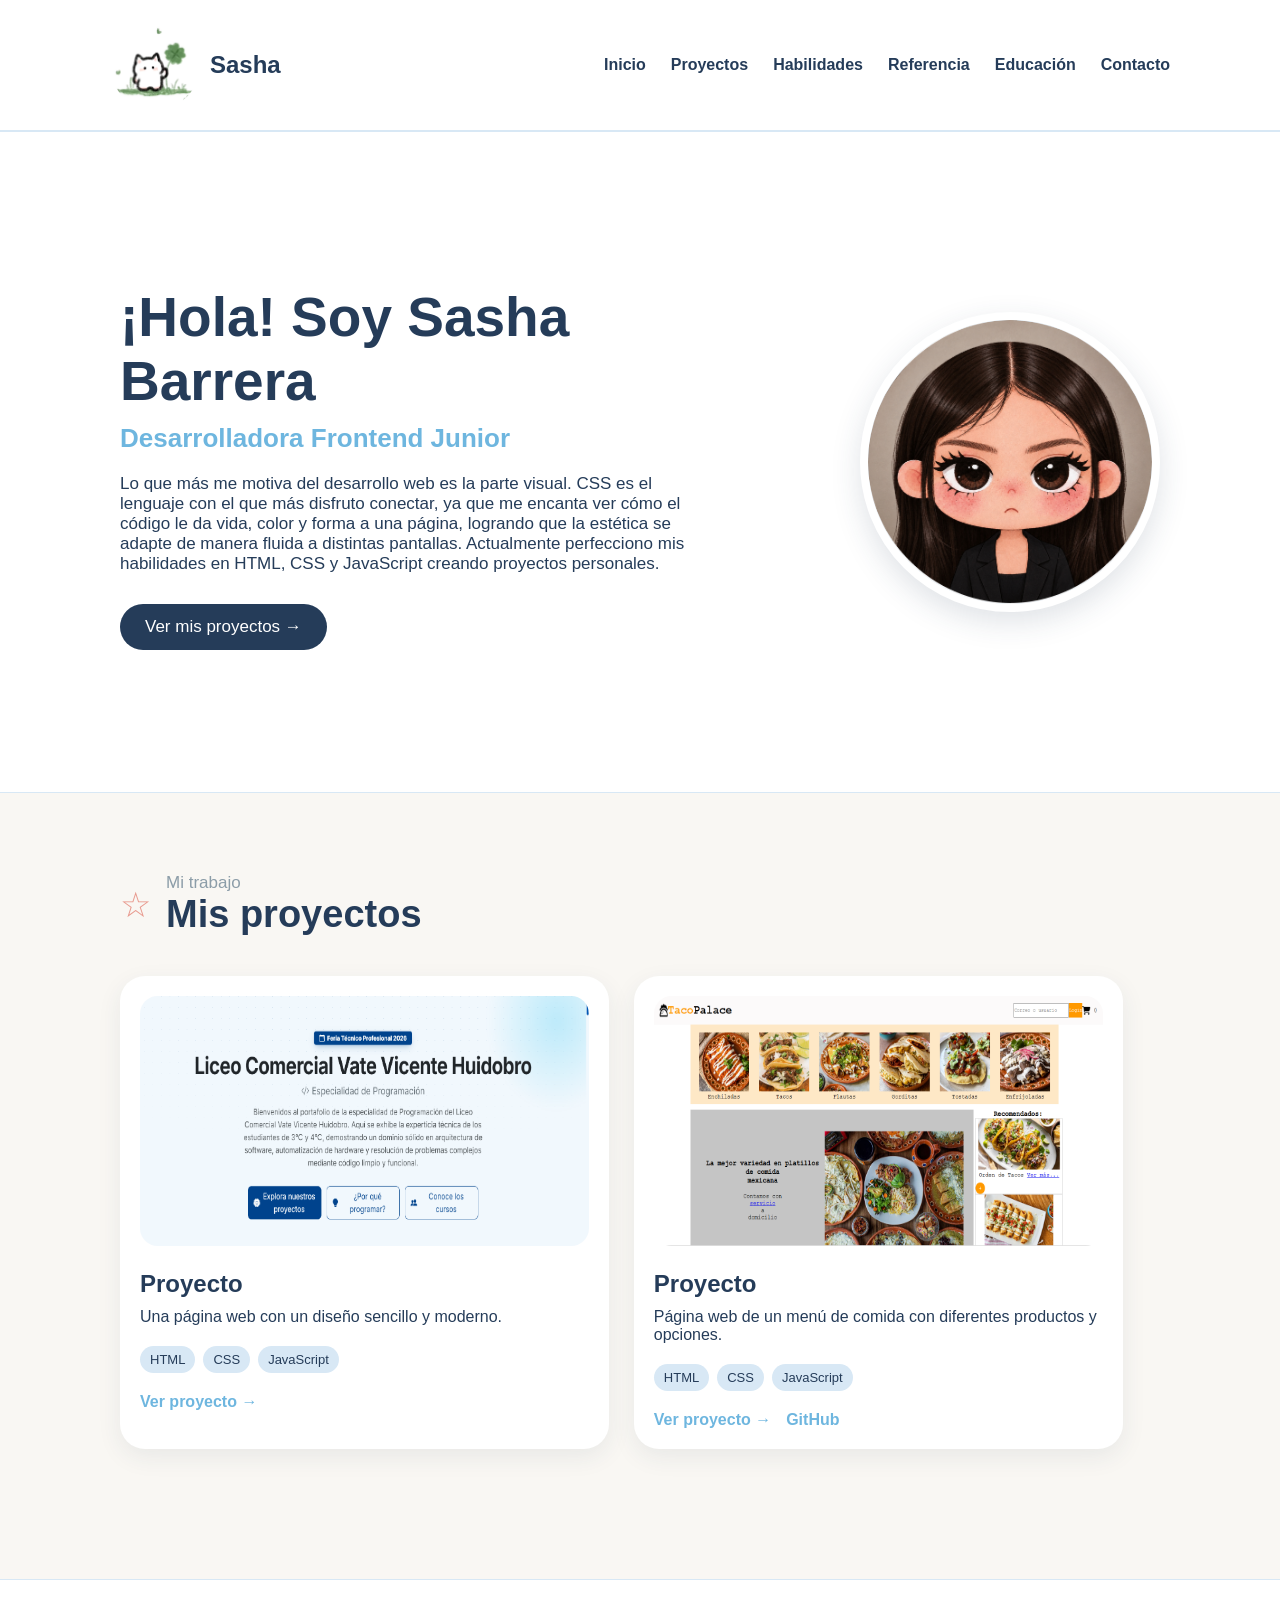
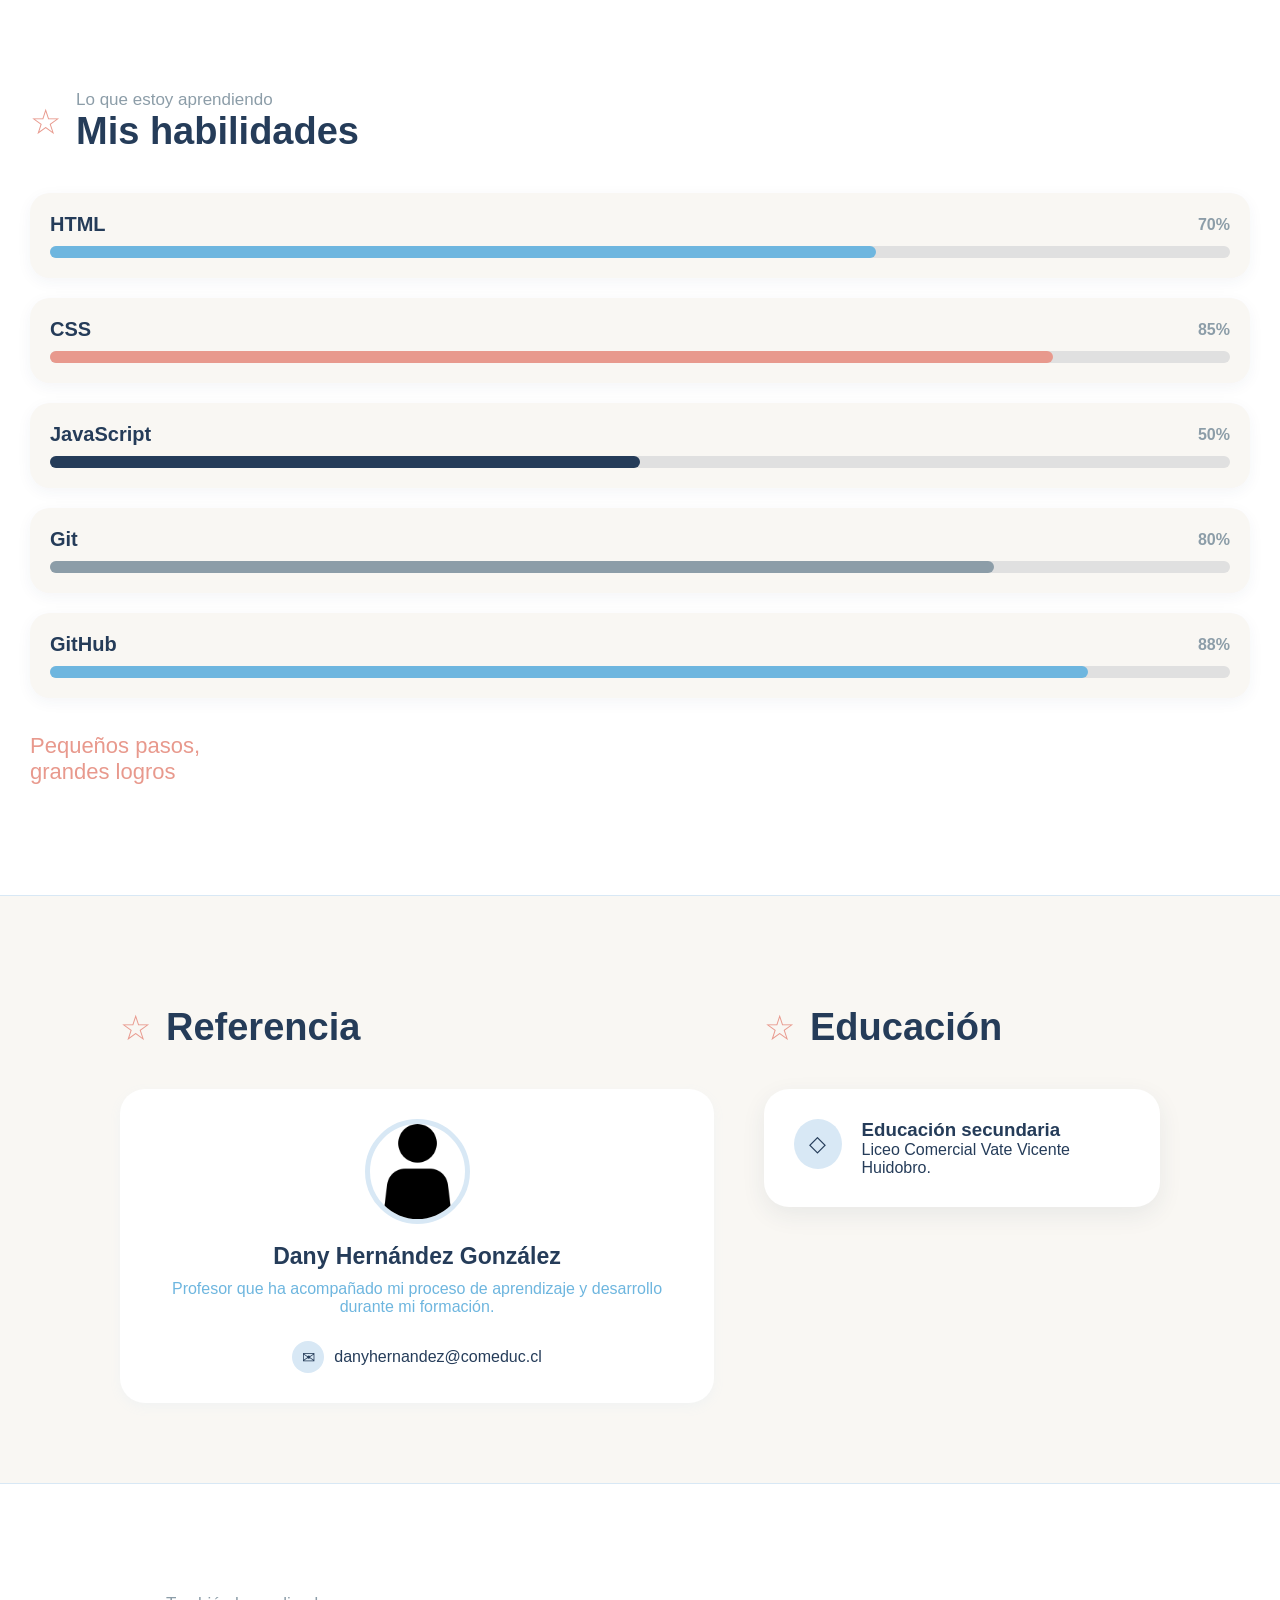
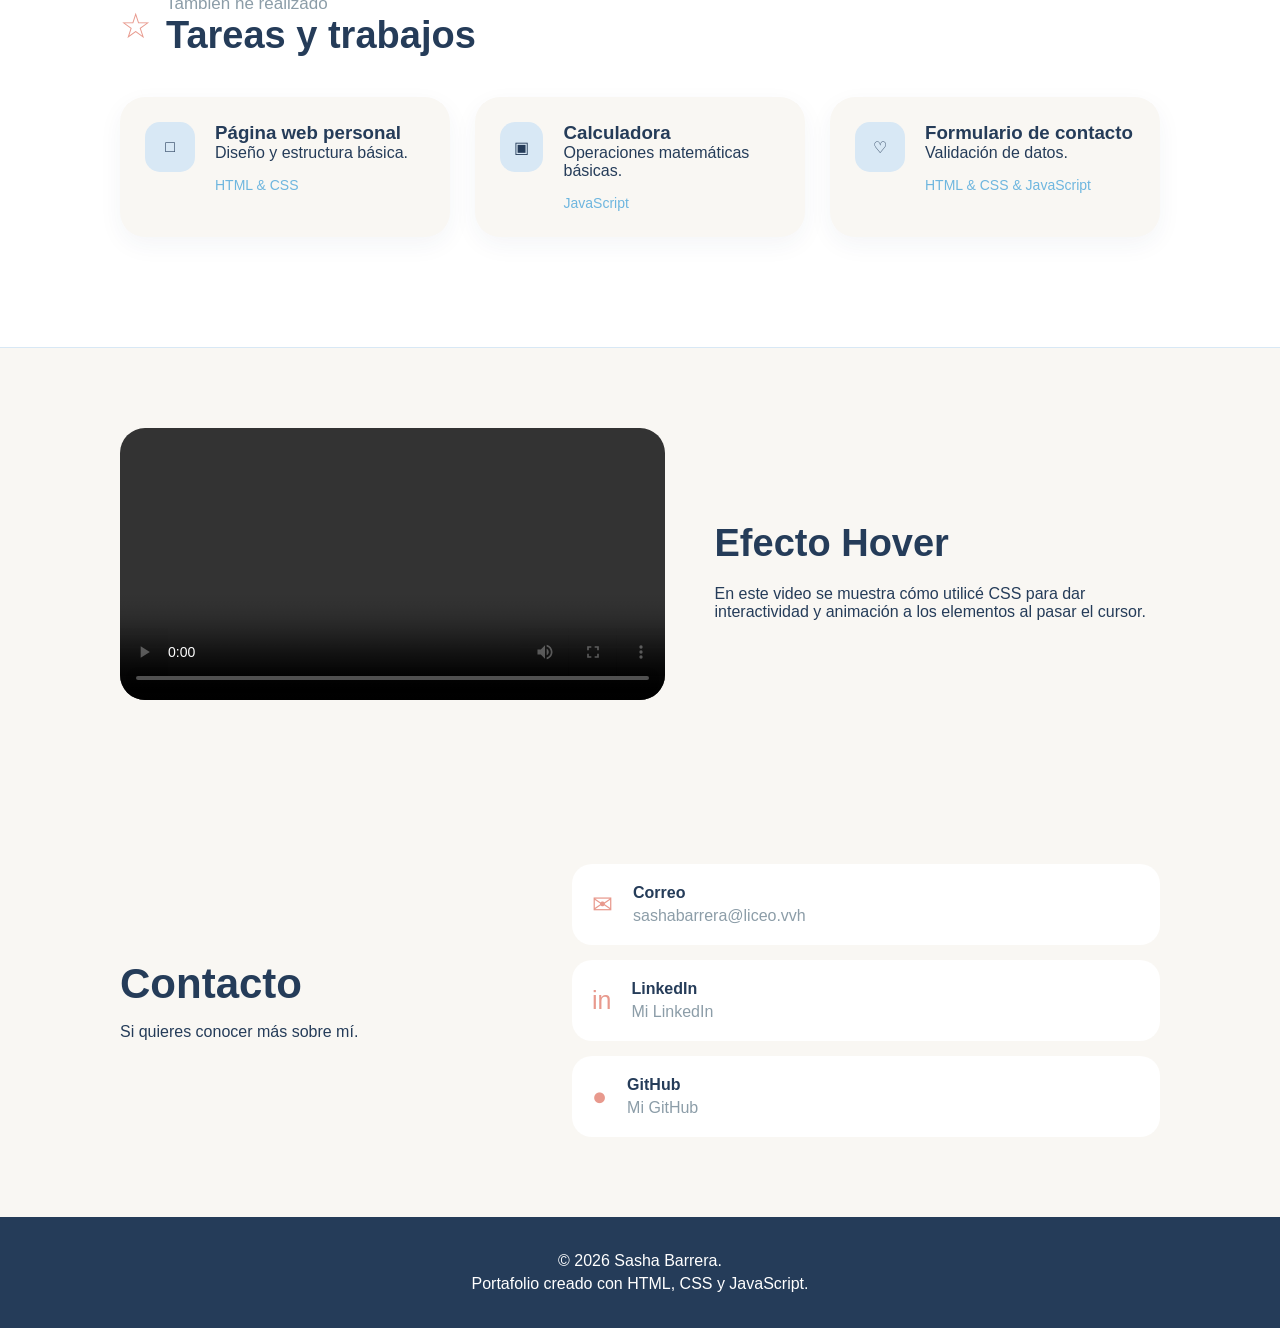
==== index.html @ 5c51657e "ok" ====
<!DOCTYPE html>
<html lang="es">

<head>
    <meta charset="UTF-8">
    <meta name="viewport" content="width=device-width, initial-scale=1.0">
    <meta name="author" content="Sasha Barrera">
    <title>Sasha Barrera</title>
    <link rel="stylesheet" href="static/css/style.css">
</head>

<body>

    <!-- ENCABEZADO -->
    <header class="encabezado">
        <nav class="navegacion">
            <div class="logo">
                <img src="static/images/image.png" alt="Logo de Sasha">
                <a href="#inicio">Sasha</a>
            </div>
            <div class="menu" id="menu">
                <a href="#inicio">Inicio</a>
                <a href="#proyectos">Proyectos</a>
                <a href="#habilidades">Habilidades</a>
                <a href="#referencia">Referencia</a>
                <a href="#educacion">Educación</a>
                <a href="#contacto">Contacto</a>
            </div>
        </nav>
    </header>

    <main>
        <!-- INICIO -->
        <section id="inicio" class="seccion-blanca">
            <div class="inicio">
                <div class="inicio-texto">
                    <h1>¡Hola! Soy Sasha Barrera</h1>
                    <h2>Desarrolladora Frontend Junior</h2>
                    <p>
                        Lo que más me motiva del desarrollo web es la parte visual.
                        CSS es el lenguaje con el que más disfruto conectar, ya que me
                        encanta ver cómo el código le da vida, color y forma a una página,
                        logrando que la estética se adapte de manera fluida a distintas
                        pantallas. Actualmente perfecciono mis habilidades en HTML,
                        CSS y JavaScript creando proyectos personales.
                    </p>
                    <a href="#proyectos" class="boton">
                        Ver mis proyectos →
                    </a>
                </div>

                <!-- FOTO PRINCIPAL -->
                <div class="inicio-foto">
                    <div class="circulo-foto">
                        <img id="foto-principal" src="static/images/perfil.png" alt="Foto de Sasha Barrera"
                            onclick="cambiarFoto()">
                    </div>
                </div>
            </div>
        </section>


        <!-- PROYECTOS -->
        <section id="proyectos" class="seccion proyectos">
            <div class="titulo-seccion">
                <span>☆</span>
                <div>
                    <p>Mi trabajo</p>
                    <h2>Mis proyectos</h2>
                </div>
            </div>
            <div class="tarjetas-proyectos">
                <!-- PROYECTO 1 -->
                <div class="tarjeta-proyecto">
                    <img src="static/images/proyecto.png" alt="Imagen del proyecto 1">
                    <h3>Proyecto</h3>
                    <p>
                        Una página web con un diseño sencillo y moderno.
                    </p>
                    <div class="tecnologias">
                        <span>HTML</span>
                        <span>CSS</span>
                        <span>JavaScript</span>
                    </div>
                    <div class="enlaces-proyecto">
                        <a href="https://feria-tp-2026.onrender.com/" target="_blank">Ver proyecto →</a>
                    </div>
                </div>

                <!-- PROYECTO 2 -->
                <div class="tarjeta-proyecto">
                    <img src="static/images/TACO PALACE.png" alt="Imagen del proyecto 2">
                    <h3>Proyecto</h3>
                    <p>
                        Página web de un menú de comida con diferentes productos y opciones.
                    </p>
                    <div class="tecnologias">
                        <span>HTML</span>
                        <span>CSS</span>
                        <span>JavaScript</span>
                    </div>
                    <div class="enlaces-proyecto">
                        <a href="" target="_blank">Ver proyecto →</a>
                        <a href="https://github.com/sashabarrera/Skillnest_fundamentos_web/tree/main/STACK_JS/19_TACO%20PALACE" target="_blank">GitHub</a>
                    </div>
                </div>
            </div>
        </section>


        <!-- HABILIDADES -->
        <section id="habilidades" class="seccion-blanca">
            <div class="seccion habilidades">
                <div class="titulo-seccion">
                    <span>☆</span>
                    <div>
                        <p>Lo que estoy aprendiendo</p>
                        <h2>Mis habilidades</h2>
                    </div>
                </div>
                <div class="habilidad">
                    <div class="habilidad-arriba">
                        <h3>HTML</h3>
                        <span>70%</span>
                    </div>
                    <div class="barra">
                        <div class="progreso-html"></div>
                    </div>
                </div>
                <div class="habilidad">
                    <div class="habilidad-arriba">
                        <h3>CSS</h3>
                        <span>85%</span>
                    </div>
                    <div class="barra">
                        <div class="progreso-css"></div>
                    </div>
                </div>
                <div class="habilidad">
                    <div class="habilidad-arriba">
                        <h3>JavaScript</h3>
                        <span>50%</span>
                    </div>
                    <div class="barra">
                        <div class="progreso-js"></div>
                    </div>
                </div>
                <div class="habilidad">
                    <div class="habilidad-arriba">
                        <h3>Git</h3>
                        <span>80%</span>
                    </div>
                    <div class="barra">
                        <div class="progreso-git"></div>
                    </div>
                </div>
                <div class="habilidad">
                    <div class="habilidad-arriba">
                        <h3>GitHub</h3>
                        <span>88%</span>
                    </div>
                    <div class="barra">
                        <div class="progreso-github"></div>
                    </div>
                </div>
                <p class="frase-seccion">
                    Pequeños pasos,<br>
                    grandes logros
                </p>
            </div>
        </section>


        <!-- REFERENCIA Y EDUCACIÓN -->
        <section class="seccion columna">
            <!-- REFERENCIA -->
            <div id="referencia" class="referencia">
                <div class="titulo-seccion">
                    <span>☆</span>
                    <div>
                        <h2>Referencia</h2>
                    </div>
                </div>
                <div class="perfil-profesor">
                    <img src="static/images/persona.png" alt="Foto del profesor">
                    <div class="datos-profesor">
                        <h3>Dany Hernández González</h3>
                        <p class="descripcion-profesor">
                            Profesor que ha acompañado mi proceso de
                            aprendizaje y desarrollo durante mi formación.
                        </p>
                        <p class="correo-profesor">
                            <span>✉</span> danyhernandez@comeduc.cl</p>
                    </div>
                </div>
            </div>

            <!-- EDUCACIÓN -->
            <div id="educacion" class="educacion">
                <div class="titulo-seccion">
                    <span>☆</span>
                    <div>
                        <h2>Educación</h2>
                    </div>
                </div>
                <div class="tarjeta-educacion">
                    <div class="icono-educacion">
                        ◇
                    </div>
                    <div>
                        <h3>Educación secundaria</h3>
                        <p>
                            Liceo Comercial Vate Vicente Huidobro.
                        </p>
                    </div>
                </div>
            </div>
        </section>


        <!-- TAREAS Y TRABAJOS -->
        <section class="seccion-blanca">
            <div class="seccion trabajos">
                <div class="titulo-seccion">
                    <span>☆</span>
                    <div>
                        <p>También he realizado</p>
                        <h2>Tareas y trabajos</h2>
                    </div>
                </div>
                <div class="tarjetas-trabajos">
                    <div class="tarjeta-trabajo">
                        <div class="icono-trabajo">□</div>
                        <div>
                            <h3>Página web personal</h3>
                            <p>Diseño y estructura básica.</p>
                            <span>HTML & CSS</span>
                        </div>
                    </div>
                    <div class="tarjeta-trabajo">
                        <div class="icono-trabajo">▣</div>
                        <div>
                            <h3>Calculadora</h3>
                            <p>Operaciones matemáticas básicas.</p>
                            <span>JavaScript</span>
                        </div>
                    </div>
                    <div class="tarjeta-trabajo">
                        <div class="icono-trabajo">♡</div>
                        <div>
                            <h3>Formulario de contacto</h3>
                            <p>Validación de datos.</p>
                            <span>HTML & CSS & JavaScript</span>
                        </div>
                    </div>
                </div>
            </div>
        </section>


        <!-- VIDEO -->
        <section class="seccion video-seccion">
            <div class="video">
                <video controls>
                    <source src="static/video/Hover.mp4" type="video/mp4">
                    Tu navegador no puede reproducir este video.
                </video>
            </div>
            <div class="video-texto">
                <h2>Efecto Hover</h2>
                <p>
                    En este video se muestra cómo utilicé CSS para dar interactividad y animación a los elementos al pasar el cursor.
                </p>
            </div>
        </section>


        <!-- CONTACTO -->
        <section id="contacto" class="seccion contacto">
            <div class="contacto-texto">
                <h2>Contacto</h2>
                <p>
                    Si quieres conocer más sobre mí.
                </p>
            </div>
            <div class="contactos">
                <a class="contacto-card">
                    <span>✉</span>
                    <div>
                        <strong>Correo</strong>
                        <p>sashabarrera@liceo.vvh</p>
                    </div>
                </a>
                <a href="#" class="contacto-card">
                    <span>in</span>
                    <div>
                        <strong>LinkedIn</strong>
                        <p>Mi LinkedIn</p>
                    </div>
                </a>
                <a href="https://github.com/sashabarrera" target="_blank" class="contacto-card">
                    <span>●</span>
                    <div>
                        <strong>GitHub</strong>
                        <p>Mi GitHub</p>
                    </div>
                </a>
            </div>
        </section>
    </main>


    <!-- PIE DE PÁGINA -->
    <footer>
        <p>© 2026 Sasha Barrera.</p>
        <p>
            Portafolio creado con HTML, CSS y JavaScript.
        </p>
    </footer>

    <script src="static/js/script.js"></script>

</body>

</html>
---- static/css/style.css ----
* {
    margin: 0;
    padding: 0;
    box-sizing: border-box;
}

body {
    background-color: #f9f7f3;
    color: #253c59;
    font-family: "Comic Sans MS", cursive, sans-serif;
}



.seccion-blanca {
    background-color: #ffffff;
    border-top: 1px solid #d8e8f5;
    border-bottom: 1px solid #d8e8f5;
    padding: 30px 0;
}

#habilidades{
    width: 100%;
    margin-top: 50px;
}



.encabezado {
    width: 100%;
    background-color: #ffffff;
    border-bottom: 1px solid #d8e8f5;
}

.navegacion {
    max-width: 1100px;
    margin: auto;
    padding: 20px;
    display: flex;
    align-items: center;
    justify-content: space-between;
    flex-wrap: wrap;
}

.navegacion .logo {
    display: flex;
    align-items: center;
    gap: 10px;
}

.logo img {
    width: 90px;
    height: 90px;
    border-radius: 50%;
}

.logo a {
    color: #253c59;
    text-decoration: none;
    font-weight: bold;
    font-size: 24px;
}

.menu {
    display: flex;
    gap: 25px;
}

.menu a {
    text-decoration: none;
    color: #253c59;
    font-weight: bold;
}

.menu a:hover {
    color: #e8998d;
}




.inicio {
    max-width: 1100px;
    height: 600px;
    margin: auto;
    padding: 80px 30px;
    display: flex;
    align-items: center;
    justify-content: space-between;
    position: relative;
}

.inicio-texto {
    width: 55%;
}

.inicio-texto h2{
    align-items: center;
}

.inicio h1 {
    font-size: 55px;
    margin: 10px 0;
}

.inicio h2 {
    color: #6eb6df;
    font-size: 26px;
    margin-bottom: 20px;
}

.inicio-texto p {
    max-width: 600px;
    font-size: 17px;
    margin-bottom: 30px;
}

.inicio-texto .saludo {
    margin-bottom: 0;
}

.boton {
    display: inline-block;
    text-decoration: none;
    background-color: #253c59;
    color: white;
    padding: 13px 25px;
    border-radius: 25px;
    font-size: 17px;
}

.boton:hover {
    background-color: #e8998d;
}

.boton:active {
    background-color: #253c59;
}




.inicio-foto {
    width: 45%;
    display: flex;
    justify-content: flex-end;
}

.circulo-foto {
    width: 300px;
    height: 300px;
    border-radius: 50%;
    background-color: #d8e8f5;
    border: 8px solid white;
    box-shadow: 0 10px 30px rgba(37, 60, 89, 0.15);
    display: flex;
    align-items: center;
    justify-content: center;
}

.circulo-foto img {
    width: 100%;
    height: 100%;
    border-radius: 50%;
    cursor: pointer;
}


.seccion {
    width: 100%;
    max-width: 1100px;
    margin: auto;
    padding: 80px 30px;
}

.habilidades {
    width: 100%;
    padding: 80px 30px;
    max-width: 100%;
}

.titulo-seccion {
    display: flex;
    align-items: center;
    gap: 15px;
    margin-bottom: 40px;
}

.titulo-seccion span {
    color: #e8998d;
    font-size: 35px;
}

.titulo-seccion p {
    color: #8c9da8;
    font-size: 17px;
}

.titulo-seccion h2 {
    font-size: 38px;
}



.tarjetas-proyectos {
    display: flex;
    gap: 25px;
    flex-wrap: wrap;
}

.tarjeta-proyecto {
    background-color: white;
    padding: 20px;
    border-radius: 25px;
    width: 47%;
    box-shadow: 0 8px 25px rgba(37, 60, 89, 0.08);
    transition: 0.3s;
}

.tarjeta-proyecto:hover {
    transform: translateY(-8px);
}

.tarjeta-proyecto img {
    width: 100%;
    height: 250px;
    border-radius: 18px;
}

.tarjeta-proyecto h3 {
    font-size: 24px;
    margin: 20px 0 10px;
}

.tarjeta-proyecto p {
    margin-bottom: 20px;
}

.tecnologias {
    display: flex;
    gap: 8px;
    margin-bottom: 20px;
}

.tecnologias span {
    background-color: #d8e8f5;
    color: #253c59;
    padding: 6px 10px;
    border-radius: 15px;
    font-size: 13px;
}

.enlaces-proyecto {
    display: flex;
    gap: 15px;
}

.enlaces-proyecto a {
    color: #6eb6df;
    text-decoration: none;
    font-weight: bold;
}

.enlaces-proyecto a:hover {
    color: #e8998d;
}




.habilidad {
    background-color: #f9f7f3;
    padding: 20px;
    margin-bottom: 20px;
    border-radius: 20px;
    box-shadow: 0 4px 15px rgba(37, 60, 89, 0.05);
}

.habilidad-arriba {
    display: flex;
    justify-content: space-between;
    align-items: center;
    margin-bottom: 10px;
}

.habilidad h3 {
    font-size: 20px;
}

.habilidad-arriba span {
    color: #8c9da8;
    font-weight: bold;
}

.barra {
    width: 100%;
    height: 12px;
    background-color: #e0e0e0;
    border-radius: 10px;
}

.progreso-html {
    width: 70%;
    height: 100%;
    background-color: #6eb6df;
    border-radius: 10px;
}

.progreso-css {
    width: 85%;
    height: 100%;
    background-color: #e8998d;
    border-radius: 10px;
}

.progreso-js {
    width: 50%;
    height: 100%;
    background-color: #253c59;
    border-radius: 10px;
}

.progreso-git {
    width: 80%;
    height: 100%;
    background-color: #8c9da8;
    border-radius: 10px;
}

.progreso-github {
    width: 88%;
    height: 100%;
    background-color: #6eb6df;
    border-radius: 10px;
}

.frase-seccion {
    margin-top: 35px;
    color: #e8998d;
    font-size: 22px;
}


.columna {
    display: flex;
    gap: 50px;
    margin-top: 30px;
}

.referencia {
    width: 60%;
}

.educacion {
    width: 40%;
}


.perfil-profesor {
    background-color: white;
    padding: 30px;
    border-radius: 25px;
    box-shadow: 0 4px 12px rgba(157, 201, 255, 0.08);
    text-align: center;
}

.perfil-profesor img {
    width: 105px;
    height: 105px;
    border-radius: 50%;
    border: 5px solid #d8e8f5;
    margin-bottom: 15px;
}

.datos-profesor h3 {
    font-size: 23px;
    margin-bottom: 5px;
}

.descripcion-profesor {
    color: #6eb6df;
    margin-top: 10px;
    margin-bottom: 25px;
}

.correo-profesor{
    display: flex;
    align-items: center;
    justify-content: center;
    gap: 10px;
    color: #253c59;
    text-decoration: none;
    margin-top: 10px;
}

.correo-profesor span {
    width: 32px;
    height: 32px;
    border-radius: 50%;
    background-color: #d8e8f5;
    display: flex;
    align-items: center;
    justify-content: center;
}

.correo-profesor:hover {
    background-color: #d8e8f5;
}


.tarjeta-educacion {
    background-color: #ffffff;
    padding: 30px;
    border-radius: 25px;
    box-shadow: 0 8px 25px rgba(37, 60, 89, 0.08);
    display: flex;
    gap: 20px;
}

.icono-educacion {
    width: 50px;
    height: 50px;
    background-color: #d8e8f5;
    border-radius: 50%;
    display: flex;
    align-items: center;
    justify-content: center;
    font-size: 22px;
}




.tarjetas-trabajos {
    display: flex;
    gap: 25px;
    margin-top: 30px;
    width: 100%;
}

.tarjeta-trabajo {
    background-color: #f9f7f3;
    padding: 25px;
    border-radius: 25px;
    width: 115%;
    flex: 1;
    display: flex;
    gap: 20px;
    box-shadow: 0 8px 25px rgba(37, 60, 89, 0.05);
}

.icono-trabajo {
    width: 50px;
    height: 50px;
    border-radius: 15px;
    background-color: #d8e8f5;
    display: flex;
    align-items: center;
    justify-content: center;
}

.tarjeta-trabajo span {
    display: inline-block;
    margin-top: 15px;
    color: #6eb6df;
    font-size: 14px;
}


/* =========================
VIDEO
========================= */

.video-seccion {
    display: flex;
    align-items: center;
    gap: 50px;
}

.video {
    width: 55%;
}

.video video {
    width: 100%;
    border-radius: 25px;
}

.video-texto {
    width: 45%;
}

.video-texto h2 {
    font-size: 38px;
    margin: 10px 0 20px;
}


.contacto {
    display: flex;
    gap: 60px;
    align-items: center;
}

.contacto-texto {
    width: 40%;
}

.contacto-texto h2 {
    font-size: 42px;
    margin-bottom: 15px;
}

.contactos {
    width: 60%;
    display: flex;
    flex-direction: column;
    gap: 15px;
}

.contacto-card {
    background-color: white;
    padding: 20px;
    border-radius: 20px;
    display: flex;
    align-items: center;
    gap: 20px;
    text-decoration: none;
}

.contacto-card span {
    color: #e8998d;
    font-size: 25px;
}

.contacto-card strong {
    color: #253c59;
}

.contacto-card p {
    color: #8c9da8;
    margin-top: 5px;
}


footer {
    background-color: #253c59;
    color: white;
    text-align: center;
    padding: 30px;
}

footer p {
    margin: 5px;
}
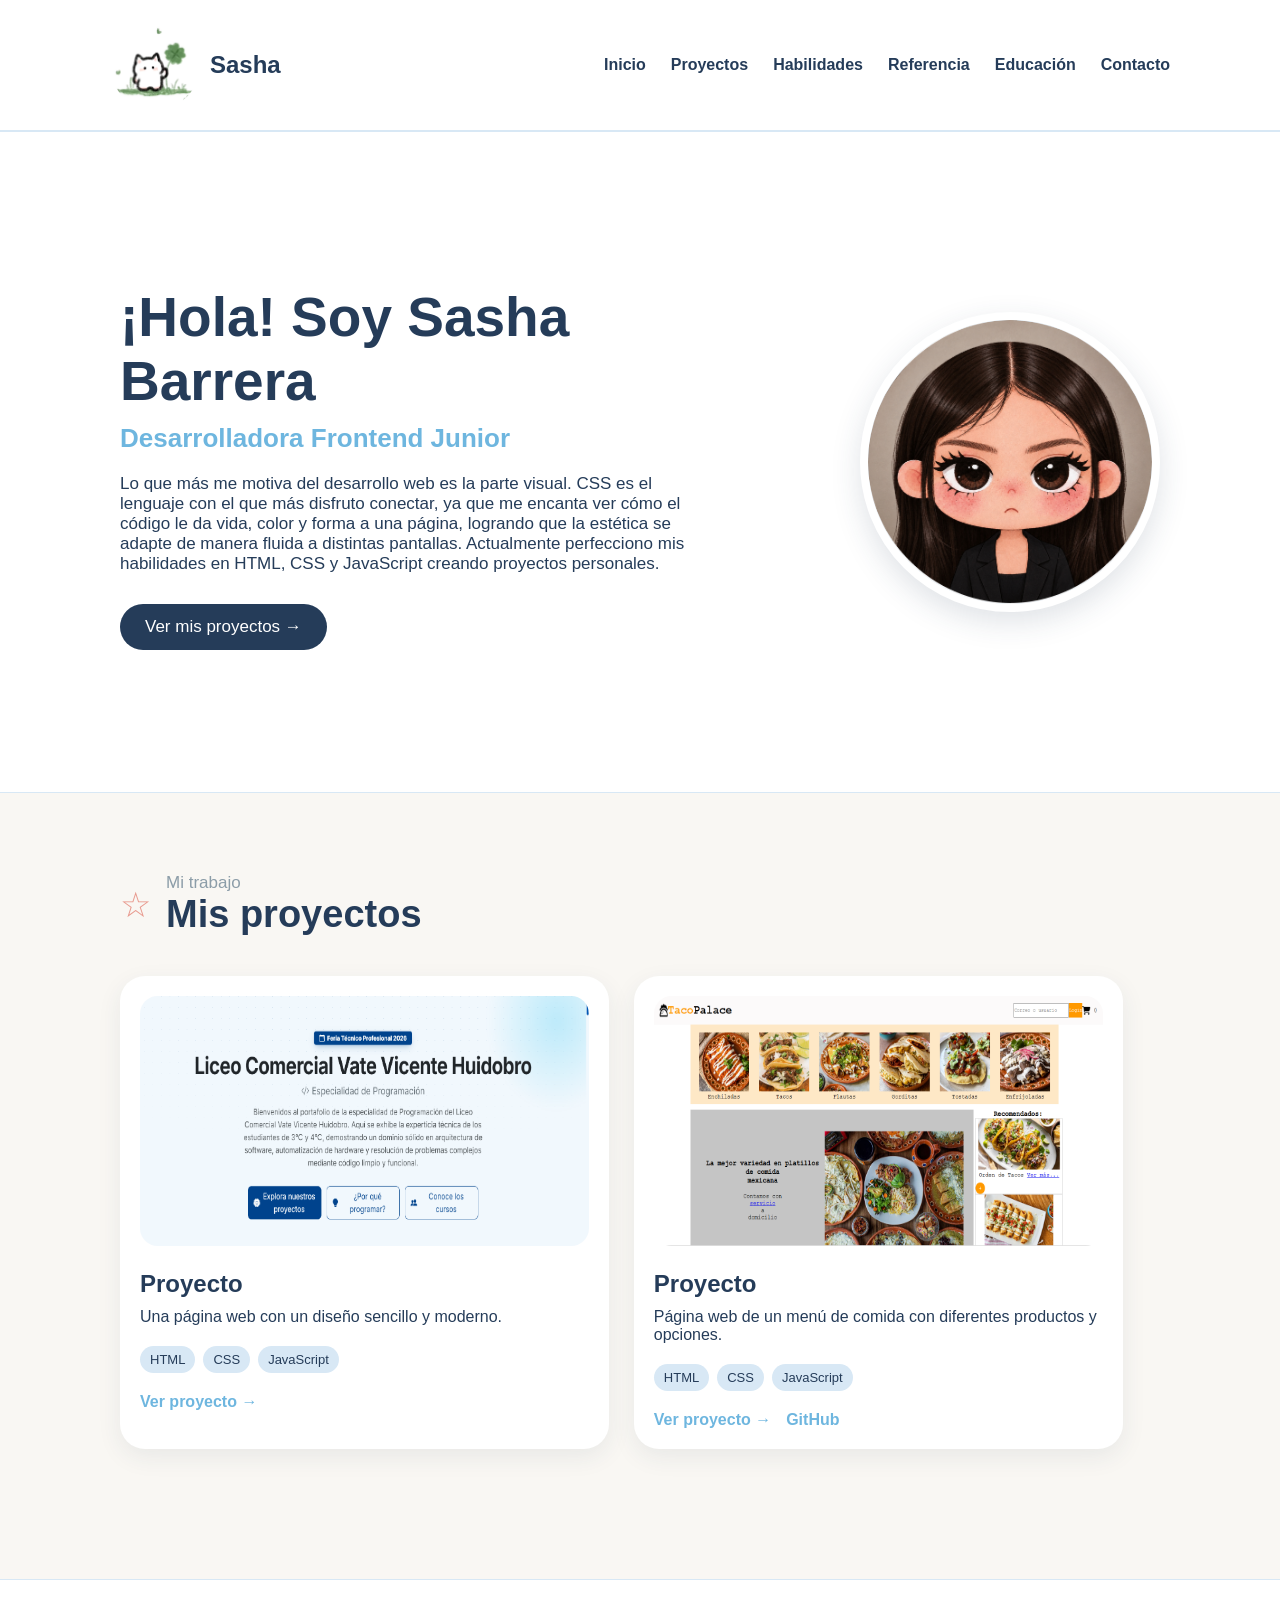
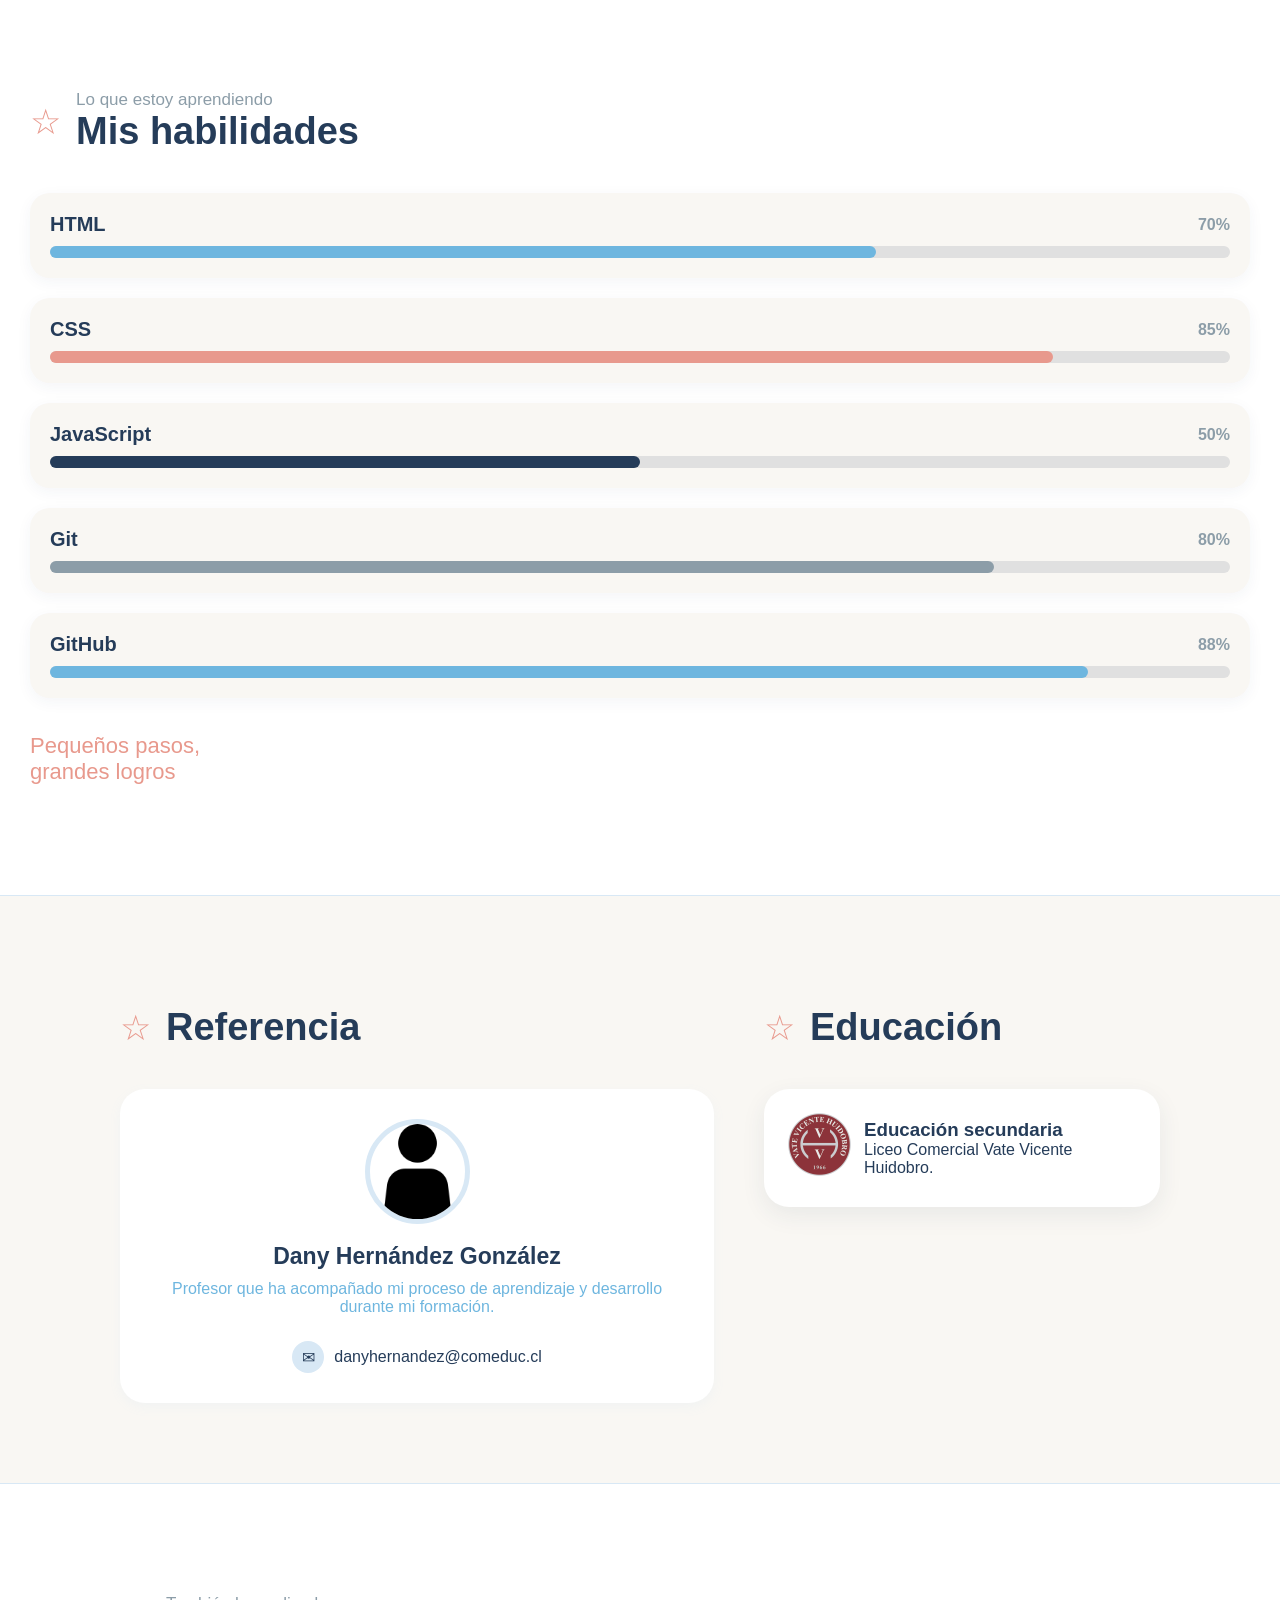
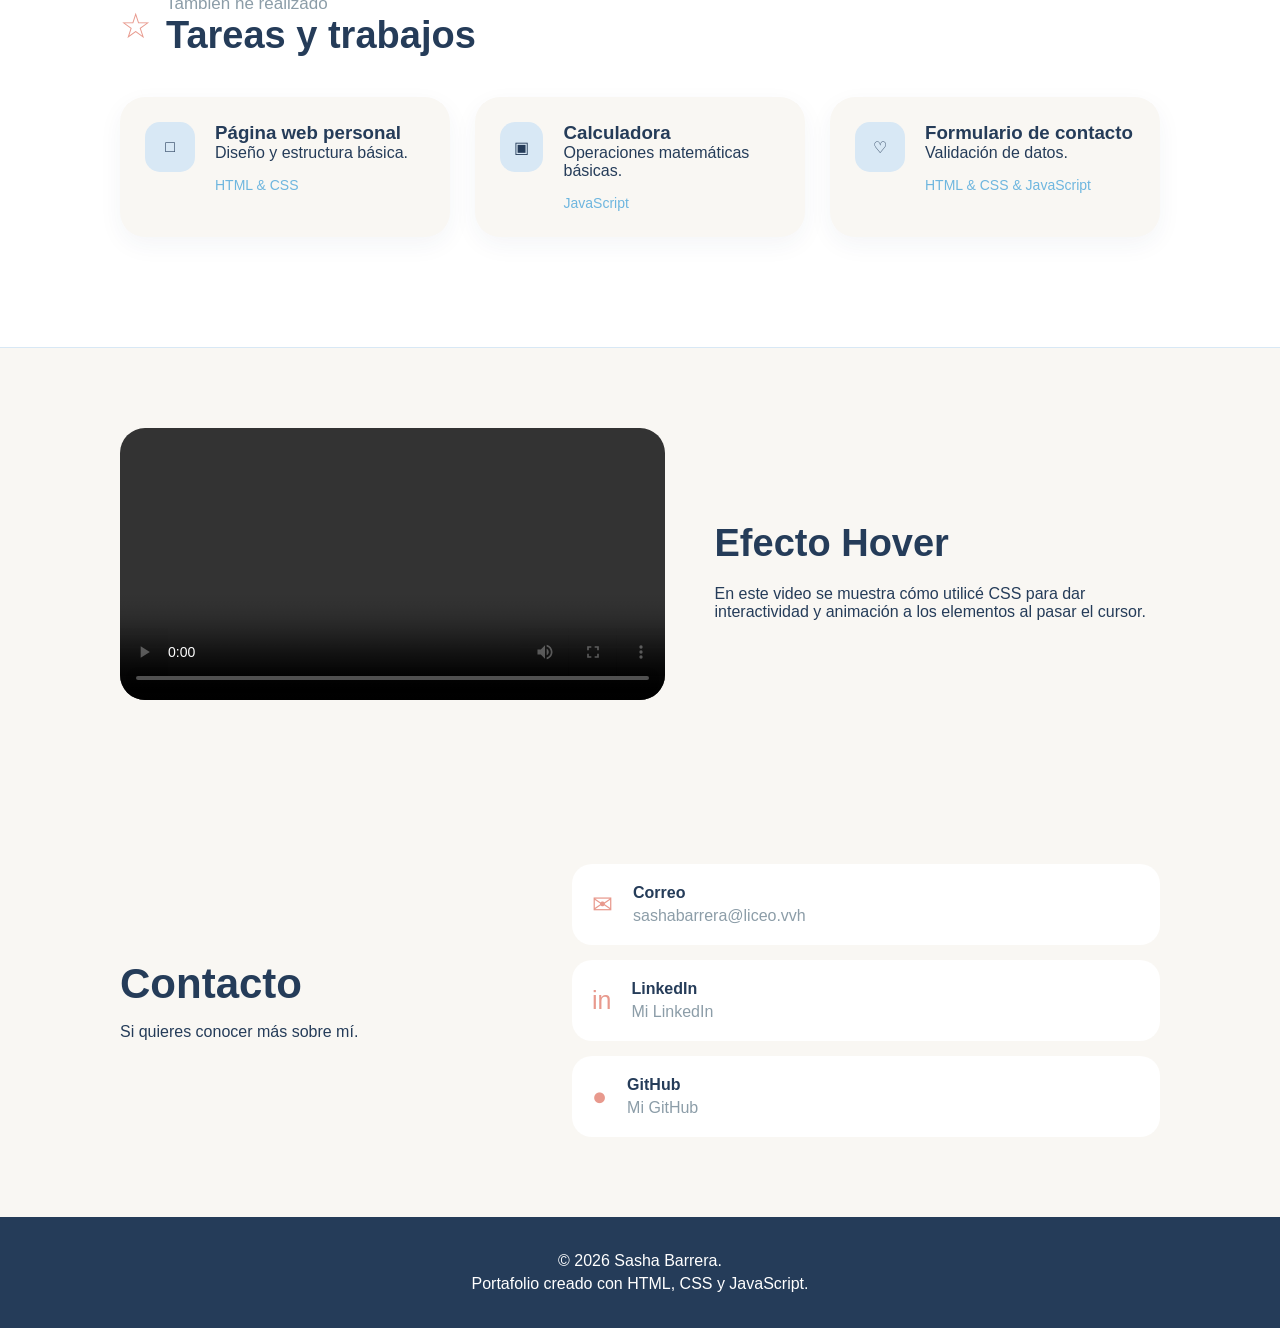
==== commit 1aae0eb0: "ok" ====
--- a/index.html
+++ b/index.html
@@ -15,7 +15,7 @@
     <header class="encabezado">
         <nav class="navegacion">
             <div class="logo">
-                <img src="static/images/image.png" alt="Logo de Sasha">
+                <img src="static/images/image1.png" alt="Logo de Sasha">
                 <a href="#inicio">Sasha</a>
             </div>
             <div class="menu" id="menu">
@@ -205,7 +205,7 @@
                 </div>
                 <div class="tarjeta-educacion">
                     <div class="icono-educacion">
-                        ◇
+                        <img src="static/images/image.png" alt="Logo de Liceo">
                     </div>
                     <div>
                         <h3>Educación secundaria</h3>
--- a/static/css/style.css
+++ b/static/css/style.css
@@ -428,7 +428,10 @@
     font-size: 22px;
 }
 
-
+.icono-educacion img{
+    height: 65px;
+    width: 65px;
+}
 
 
 .tarjetas-trabajos {
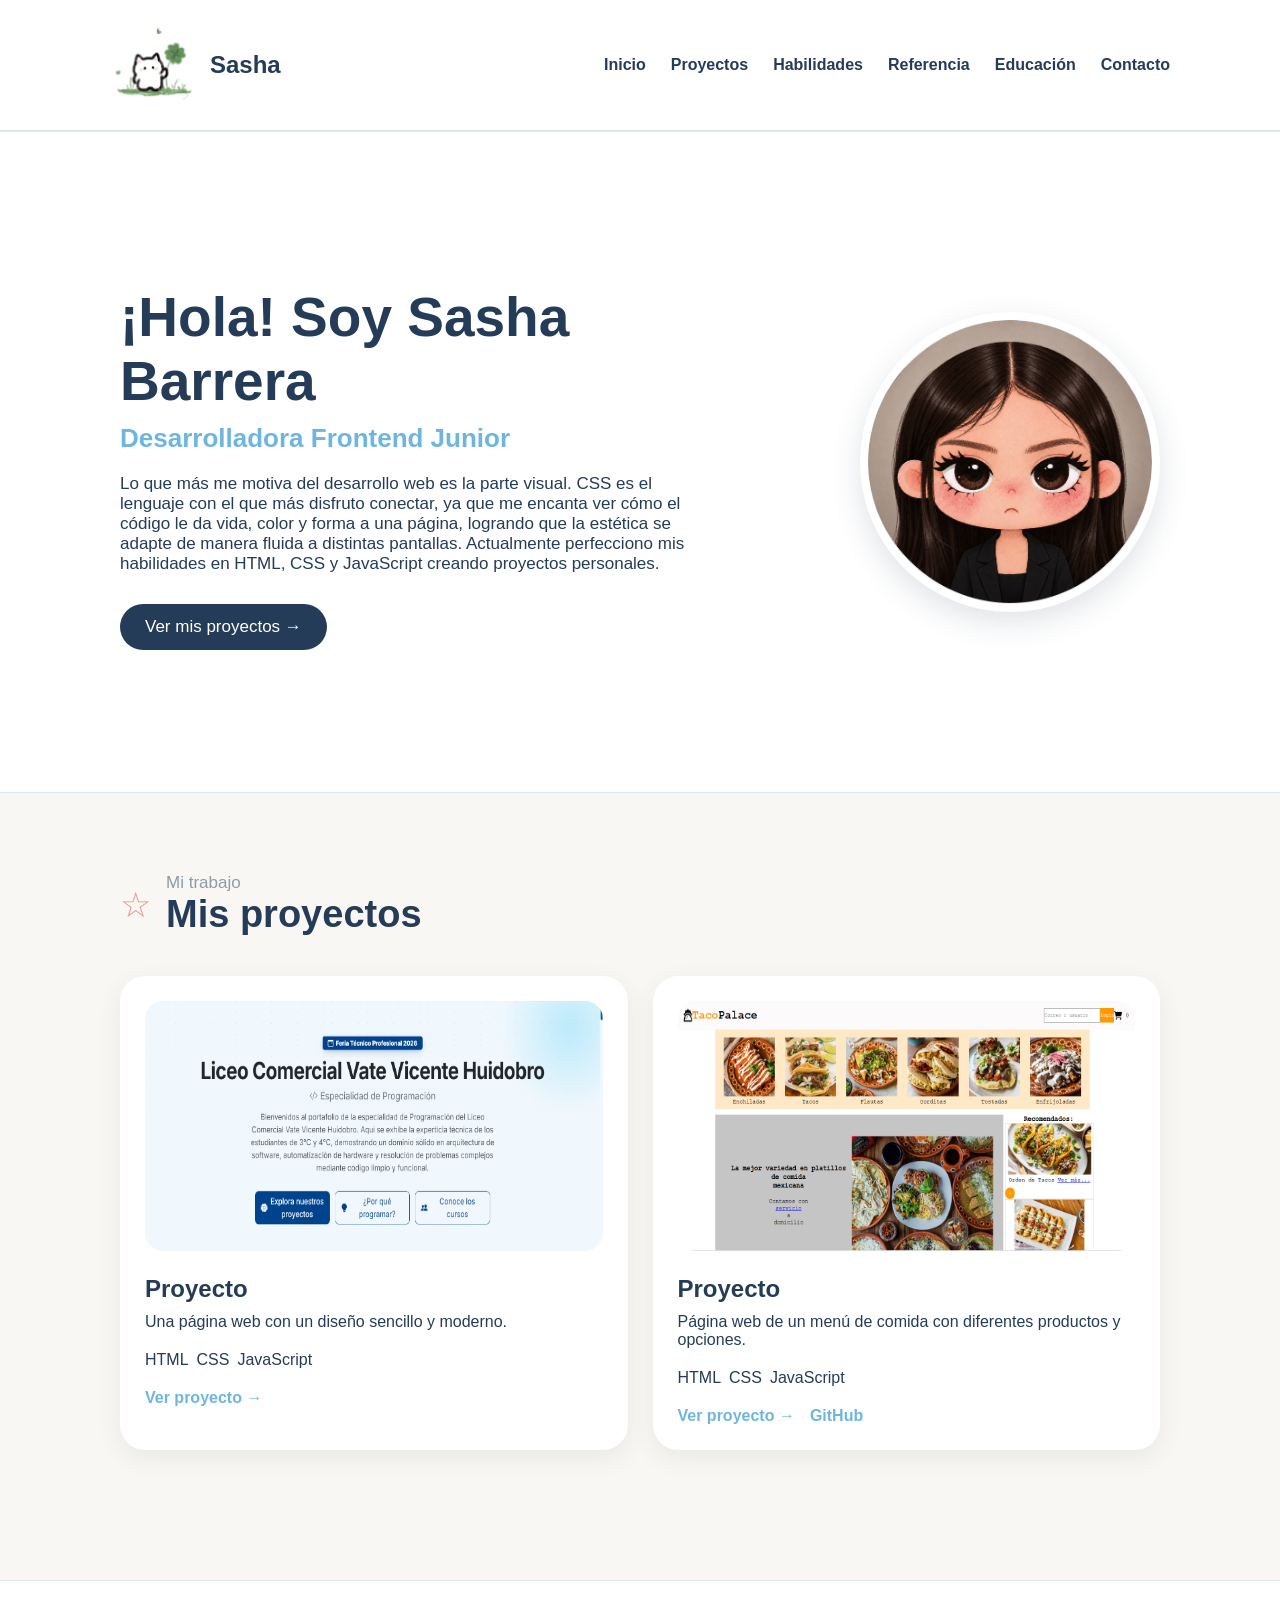
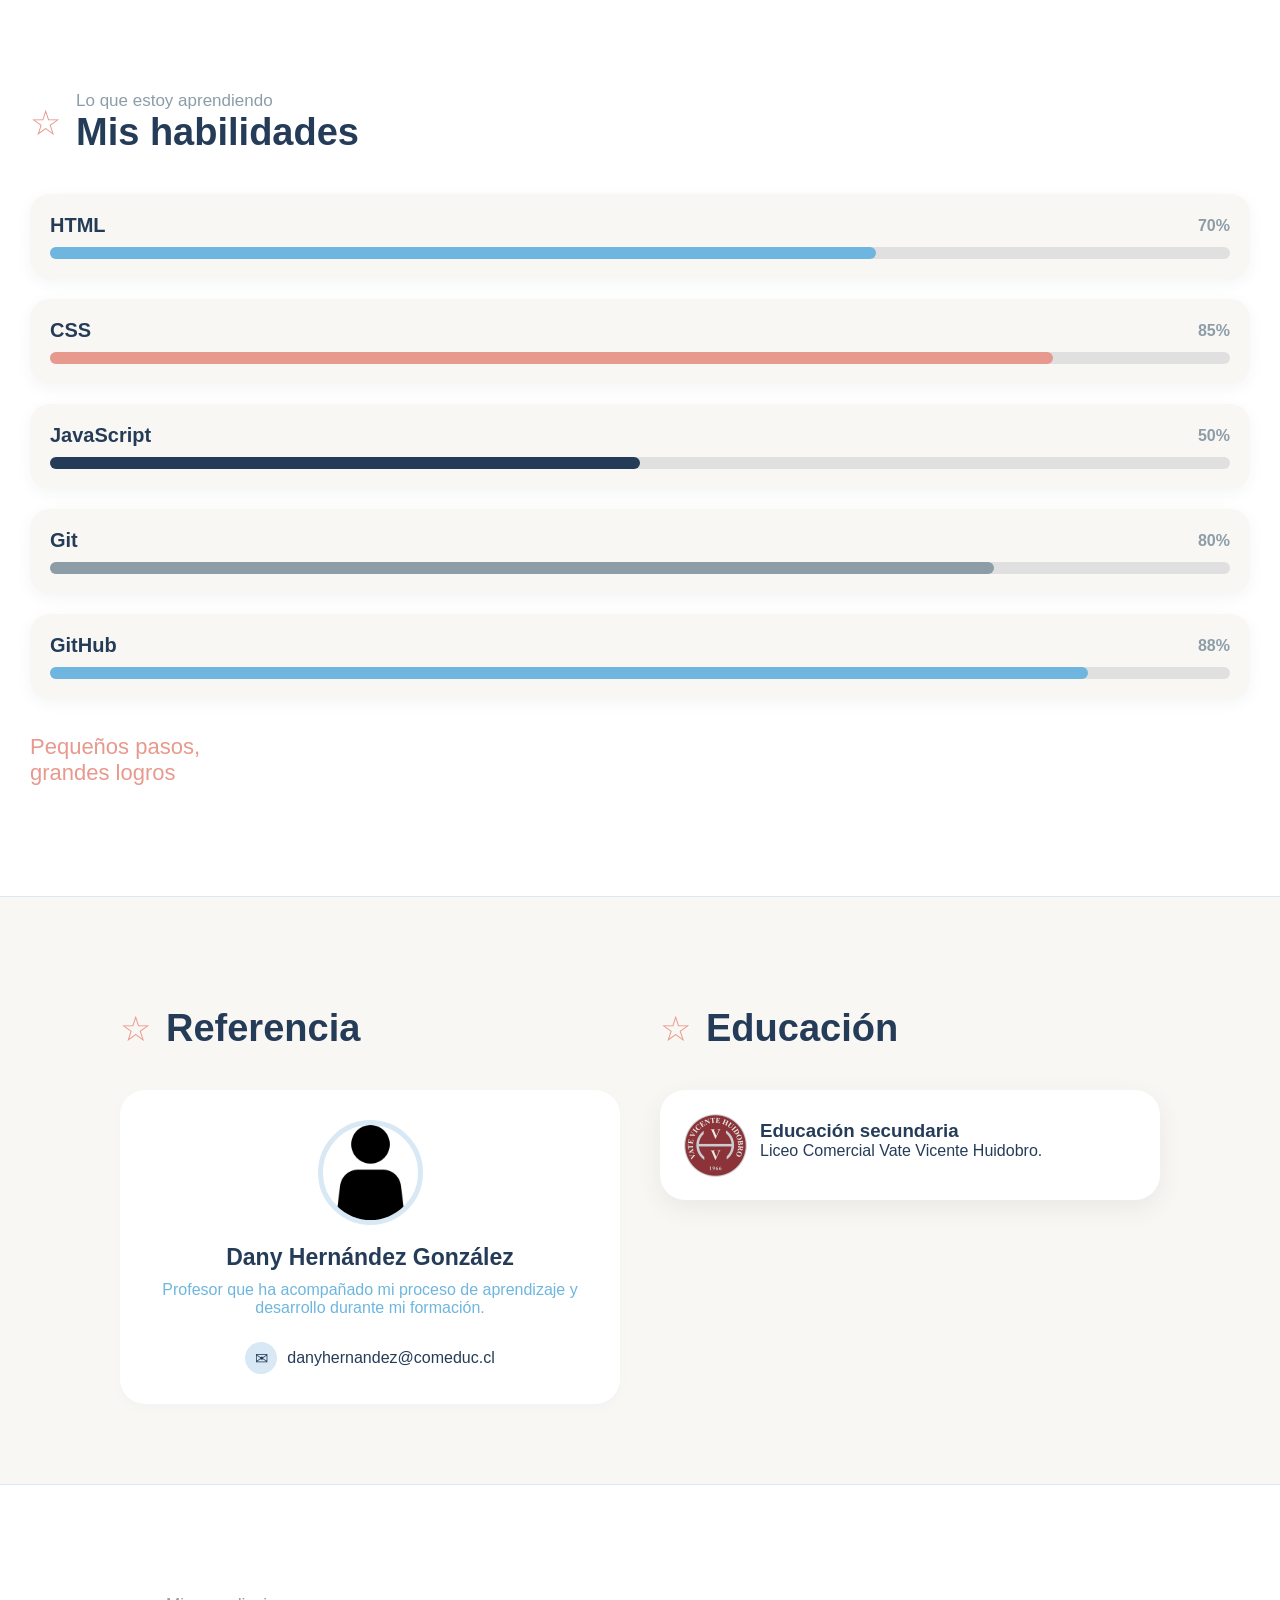
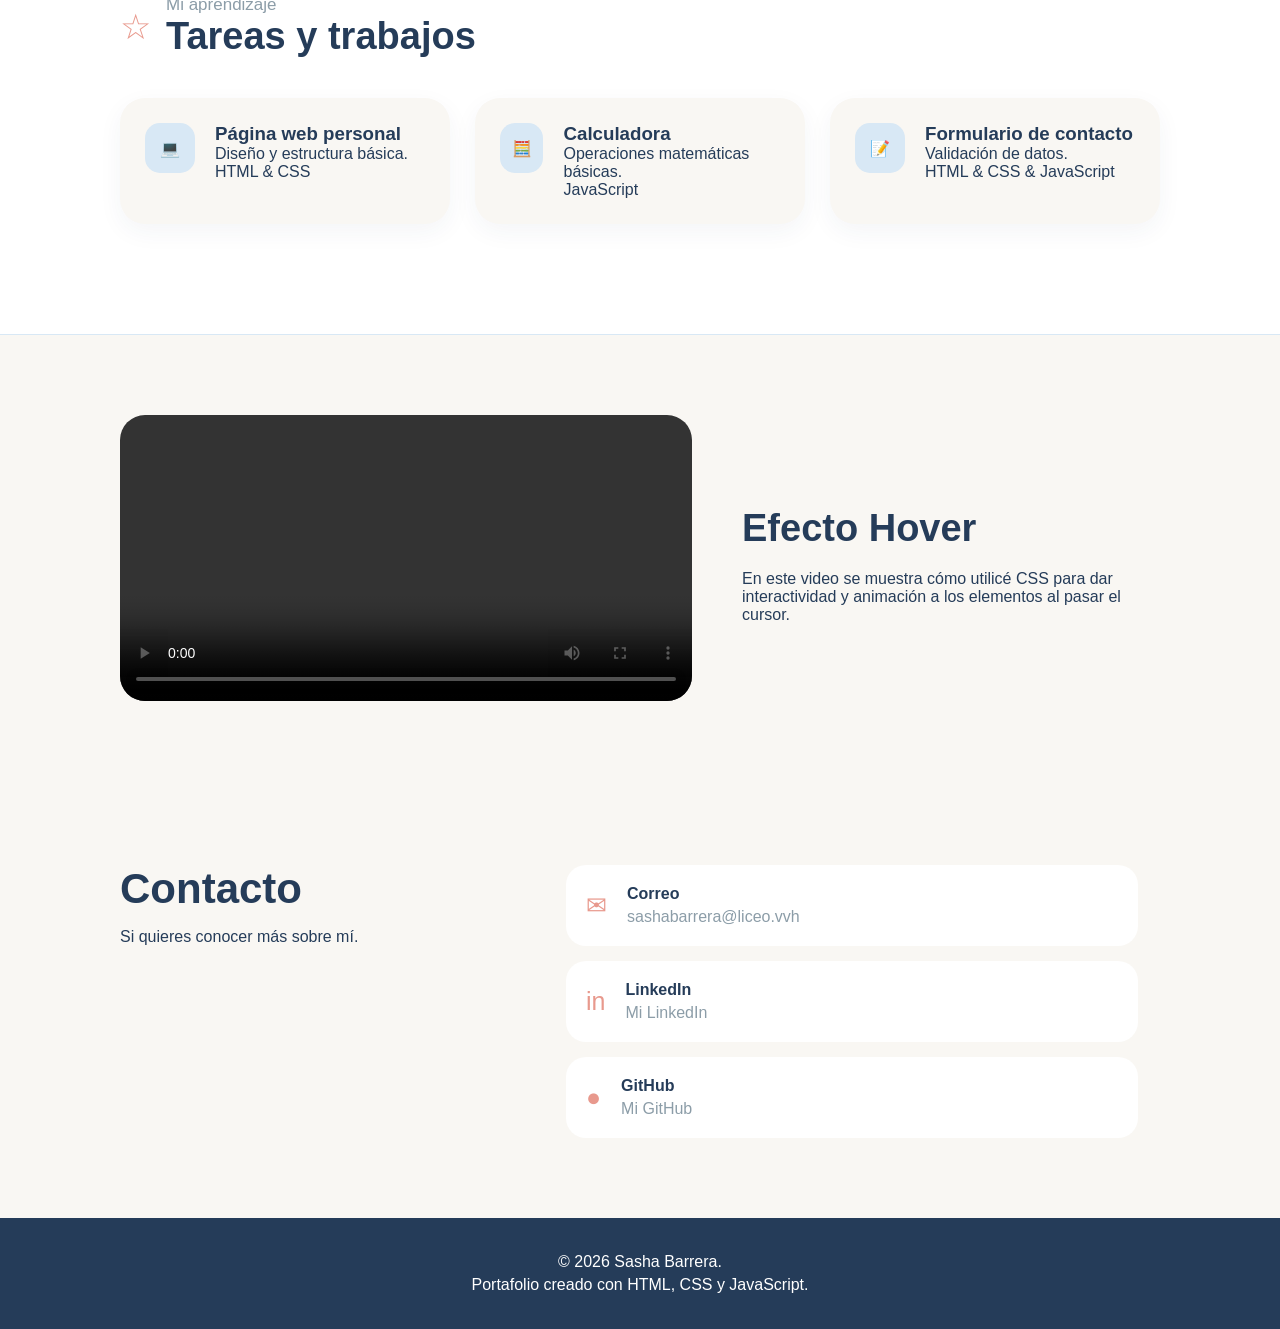
==== commit 6bbc5e1d: "okeyyyyy" ====
--- a/index.html
+++ b/index.html
@@ -100,7 +100,7 @@
                         <span>JavaScript</span>
                     </div>
                     <div class="enlaces-proyecto">
-                        <a href="" target="_blank">Ver proyecto →</a>
+                        <a href="https://sashabarrera.github.io/TACO-PALACE/" target="_blank">Ver proyecto →</a>
                         <a href="https://github.com/sashabarrera/Skillnest_fundamentos_web/tree/main/STACK_JS/19_TACO%20PALACE" target="_blank">GitHub</a>
                     </div>
                 </div>
@@ -219,43 +219,49 @@
 
 
         <!-- TAREAS Y TRABAJOS -->
-        <section class="seccion-blanca">
-            <div class="seccion trabajos">
-                <div class="titulo-seccion">
-                    <span>☆</span>
-                    <div>
-                        <p>También he realizado</p>
-                        <h2>Tareas y trabajos</h2>
-                    </div>
-                </div>
-                <div class="tarjetas-trabajos">
-                    <div class="tarjeta-trabajo">
-                        <div class="icono-trabajo">□</div>
-                        <div>
-                            <h3>Página web personal</h3>
-                            <p>Diseño y estructura básica.</p>
-                            <span>HTML & CSS</span>
-                        </div>
-                    </div>
-                    <div class="tarjeta-trabajo">
-                        <div class="icono-trabajo">▣</div>
-                        <div>
-                            <h3>Calculadora</h3>
-                            <p>Operaciones matemáticas básicas.</p>
-                            <span>JavaScript</span>
-                        </div>
-                    </div>
-                    <div class="tarjeta-trabajo">
-                        <div class="icono-trabajo">♡</div>
-                        <div>
-                            <h3>Formulario de contacto</h3>
-                            <p>Validación de datos.</p>
-                            <span>HTML & CSS & JavaScript</span>
-                        </div>
-                    </div>
-                </div>
-            </div>
-        </section>
+<section class="seccion-blanca trabajos-seccion">
+    <div class="seccion">
+        <div class="titulo-seccion titulo-trabajos">
+            <span>☆</span>
+            <div>
+                <p>Mi aprendizaje</p>
+                <h2>Tareas y trabajos</h2>
+            </div>
+        </div>
+        <div class="tarjetas-tareas">
+            <div class="tarjeta-tarea">
+                <div class="icono-trabajo">
+                    💻
+                </div>
+                <div>
+                    <h3>Página web personal</h3>
+                    <p>Diseño y estructura básica.</p>
+                    <span>HTML & CSS</span>
+                </div>
+            </div>
+            <div class="tarjeta-tarea">
+                <div class="icono-trabajo">
+                    🧮
+                </div>
+                <div>
+                    <h3>Calculadora</h3>
+                    <p>Operaciones matemáticas básicas.</p>
+                    <span>JavaScript</span>
+                </div>
+            </div>
+            <div class="tarjeta-tarea">
+                <div class="icono-trabajo">
+                    📝
+                </div>
+                <div>
+                    <h3>Formulario de contacto</h3>
+                    <p>Validación de datos.</p>
+                    <span>HTML & CSS & JavaScript</span>
+                </div>
+            </div>
+        </div>
+    </div>
+</section>
 
 
         <!-- VIDEO -->
@@ -291,7 +297,7 @@
                         <p>sashabarrera@liceo.vvh</p>
                     </div>
                 </a>
-                <a href="#" class="contacto-card">
+                <a href="https://www.linkedin.com/in/sasha-barrera-219354439?utm_source=share_via&utm_content=profile&utm_medium=member_android" class="contacto-card">
                     <span>in</span>
                     <div>
                         <strong>LinkedIn</strong>
--- a/static/css/style.css
+++ b/static/css/style.css
@@ -64,6 +64,8 @@
 .menu {
     display: flex;
     gap: 25px;
+    flex-wrap: wrap;
+    justify-content: center;
 }
 
 .menu a {
@@ -81,17 +83,17 @@
 
 .inicio {
     max-width: 1100px;
-    height: 600px;
+    min-height: 600px;
     margin: auto;
     padding: 80px 30px;
     display: flex;
     align-items: center;
     justify-content: space-between;
-    position: relative;
 }
 
 .inicio-texto {
     width: 55%;
+    min-height: 280px;
 }
 
 .inicio-texto h2{
@@ -141,9 +143,11 @@
 
 
 .inicio-foto {
-    width: 45%;
-    display: flex;
+    width: 40%;
+    display: flex;
+    min-width: 250px;
     justify-content: flex-end;
+    flex-wrap: wrap;
 }
 
 .circulo-foto {
@@ -206,13 +210,15 @@
     display: flex;
     gap: 25px;
     flex-wrap: wrap;
+    margin-top: 30px;
 }
 
 .tarjeta-proyecto {
     background-color: white;
-    padding: 20px;
-    border-radius: 25px;
-    width: 47%;
+    padding: 25px;
+    border-radius: 25px;
+    flex: 1;
+    min-width: 250px;
     box-shadow: 0 8px 25px rgba(37, 60, 89, 0.08);
     transition: 0.3s;
 }
@@ -220,7 +226,6 @@
 .tarjeta-proyecto:hover {
     transform: translateY(-8px);
 }
-
 .tarjeta-proyecto img {
     width: 100%;
     height: 250px;
@@ -240,19 +245,13 @@
     display: flex;
     gap: 8px;
     margin-bottom: 20px;
-}
-
-.tecnologias span {
-    background-color: #d8e8f5;
-    color: #253c59;
-    padding: 6px 10px;
-    border-radius: 15px;
-    font-size: 13px;
+    flex-wrap: wrap;
 }
 
 .enlaces-proyecto {
     display: flex;
     gap: 15px;
+    flex-wrap: wrap;
 }
 
 .enlaces-proyecto a {
@@ -343,16 +342,19 @@
 
 .columna {
     display: flex;
-    gap: 50px;
+    gap: 40px;
     margin-top: 30px;
+    flex-wrap: wrap;
 }
 
 .referencia {
-    width: 60%;
+    flex: 1;
+    min-width: 280px;
 }
 
 .educacion {
-    width: 40%;
+    flex: 1;
+    min-width: 280px;
 }
 
 
@@ -478,10 +480,12 @@
     display: flex;
     align-items: center;
     gap: 50px;
+    flex-wrap: wrap;
 }
 
 .video {
     width: 55%;
+    min-width: 250px;
 }
 
 .video video {
@@ -490,7 +494,8 @@
 }
 
 .video-texto {
-    width: 45%;
+    width: 40%;
+    min-width: 250px;
 }
 
 .video-texto h2 {
@@ -501,12 +506,13 @@
 
 .contacto {
     display: flex;
-    gap: 60px;
-    align-items: center;
+    gap: 30px;
+    flex-wrap: wrap;
 }
 
 .contacto-texto {
     width: 40%;
+    min-width: 250px;
 }
 
 .contacto-texto h2 {
@@ -515,10 +521,11 @@
 }
 
 .contactos {
-    width: 60%;
+    width: 55%;
     display: flex;
     flex-direction: column;
     gap: 15px;
+    min-width: 250px;
 }
 
 .contacto-card {
@@ -556,3 +563,30 @@
 footer p {
     margin: 5px;
 }
+.trabajos-seccion {
+    width: 100%;
+}
+
+.titulo-trabajos {
+    margin-bottom: 40px;
+}
+
+.tarjetas-tareas {
+    display: flex;
+    gap: 25px;
+    margin-top: 30px;
+    width: 100%;
+    flex-wrap: wrap;
+}
+
+.tarjeta-tarea {
+    background-color: #f9f7f3;
+    padding: 25px;
+    border-radius: 25px;
+    width: 30%;
+    min-width: 250px;
+    flex: 1;
+    display: flex;
+    gap: 20px;
+    box-shadow: 0 8px 25px rgba(37, 60, 89, 0.05);
+}
